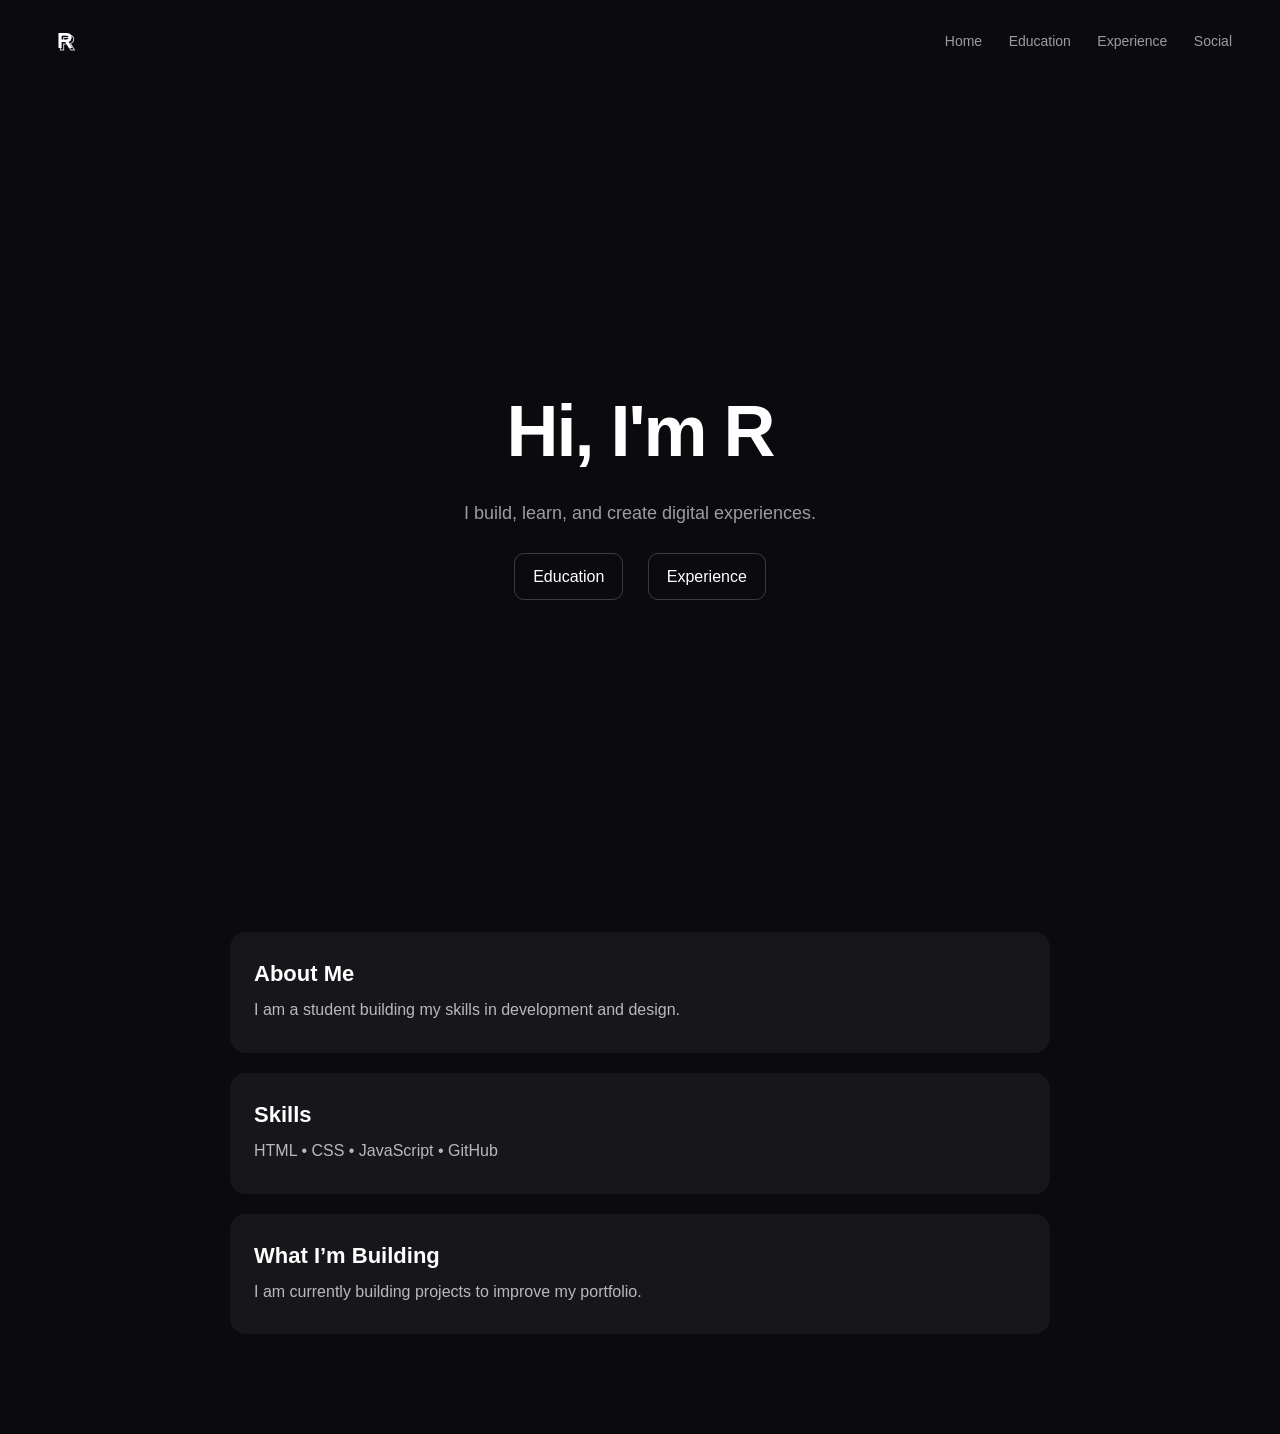
==== index.html @ 588baf25 "Add files via upload" ====
<!DOCTYPE html>
<html lang="en">
<head>
    <meta charset="UTF-8">
    <meta name="viewport" content="width=device-width, initial-scale=1.0">
    <title>R | Portfolio</title>

    <link rel="stylesheet" href="css/style.css">
</head>
<body>

    <header class="navbar">
        <div class="logo">
    <span class="r1">R</span>
    <span class="r2">R</span>
</div>

        <nav>
            <a href="index.html">Home</a>
            <a href="education.html">Education</a>
            <a href="experience.html">Experience</a>
            <a href="social.html">Social</a>
        </nav>
    </header>

    <section class="hero">
    <div class="hero-content">
        <h1>Hi, I'm R</h1>
        <p>I build, learn, and create digital experiences.</p>

        <div class="hero-buttons">
            <a href="education.html">Education</a>
            <a href="experience.html">Experience</a>
        </div>
    </div>
</section>
</section>

<section class="page">

   <div class="container">

        <div class="card">
            <h2>About Me</h2>
            <p>I am a student building my skills in development and design.</p>
        </div>

        <div class="card">
            <h2>Skills</h2>
            <p>HTML • CSS • JavaScript • GitHub</p>
        </div>

        <div class="card">
            <h2>What I’m Building</h2>
            <p>I am currently building projects to improve my portfolio.</p>
        </div>

    </div>

</section>

    <script src="js/script.js"></script>

</body>
</html>
---- css/style.css ----
* {
    margin: 0;
    padding: 0;
    box-sizing: border-box;
}
body {
    font-family: -apple-system, BlinkMacSystemFont, "Segoe UI", Roboto, Arial;
    background: #0b0b0f;
    color: white;
    line-height: 1.6;
}

/* NAVBAR */
.navbar {
    display: flex;
    justify-content: space-between;
    padding: 24px 48px;
    align-items: center;
    position: sticky;
    top: 0;
    background: rgba(11, 11, 15, 0.8);
    backdrop-filter: blur(10px);
}

.logo {
    position: relative;
    font-size: 22px;
    font-weight: 700;
    width: 34px;
    height: 34px;
    display: flex;
    align-items: center;
    justify-content: center;
}

/* first R */
.r1 {
    position: absolute;
    color: white;
    font-weight: 700;
}

/* second R (offset outline effect) */
.r2 {
    position: absolute;
    color: transparent;
    -webkit-text-stroke: 1px white;
    transform: translate(2px, 2px);
    opacity: 0.8;
}

nav a {
    color: white;
    margin-left: 22px;
    text-decoration: none;
    opacity: 0.6;
    transition: 0.3s;
    font-size: 14px;
}

nav a:hover {
    opacity: 1;
    transform: translateY(-1px);
}

/* HERO */
.hero {
    height: 85vh;
    display: flex;
    flex-direction: column;
    justify-content: center;
    align-items: center;
    text-align: center;
    padding: 0 20px;
}

.hero h1 {
    font-size: 70px;
    margin: 0;
    letter-spacing: -2px;
}

.hero p {
    font-size: 18px;
    opacity: 0.6;
    margin-top: 10px;
}
.page {
    padding: 80px 40px;
    max-width: 900px;
    margin: auto;
}

.page h1 {
    font-size: 48px;
    margin-bottom: 40px;
}

.card {
    background: rgba(255, 255, 255, 0.05);
    padding: 24px;
    border-radius: 16px;
    margin-bottom: 20px;
    transition: 0.3s;
}

.card:hover {
    transform: translateY(-4px);
    background: rgba(255, 255, 255, 0.08);
}

.card h2 {
    margin: 0;
}

.card p {
    opacity: 0.7;
}

.card a {
    color: #4da3ff;
    text-decoration: none;
}
.card p {
    margin: 6px 0;
}

.card h2 {
    font-size: 22px;
}

.card a {
    display: inline-block;
    margin-top: 10px;
    padding: 8px 14px;
    border: 1px solid rgba(255,255,255,0.2);
    border-radius: 10px;
    transition: 0.3s;
}

.card a:hover {
    background: white;
    color: black;
}

.hero {
    padding: 0 20px;
}
.page {
    padding-top: 40px;
}
html {
    scroll-behavior: smooth;
}
.card {
    animation: fadeIn 0.6s ease-in-out;
}

@keyframes fadeIn {
    from {
        opacity: 0;
        transform: translateY(10px);
    }
    to {
        opacity: 1;
        transform: translateY(0);
    }
}

.hero {
    height: 90vh;
    display: flex;
    justify-content: center;
    align-items: center;
    text-align: center;
}

.hero-content h1 {
    font-size: 72px;
    letter-spacing: -2px;
}

.hero-content p {
    font-size: 18px;
    opacity: 0.6;
    margin-top: 10px;
}

.hero-buttons {
    margin-top: 25px;
}

.hero-buttons a {
    display: inline-block;
    margin: 0 10px;
    padding: 10px 18px;
    border-radius: 10px;
    text-decoration: none;
    color: white;
    border: 1px solid rgba(255,255,255,0.2);
    transition: 0.3s;
}

.hero-buttons a:hover {
    background: white;
    color: black;
}
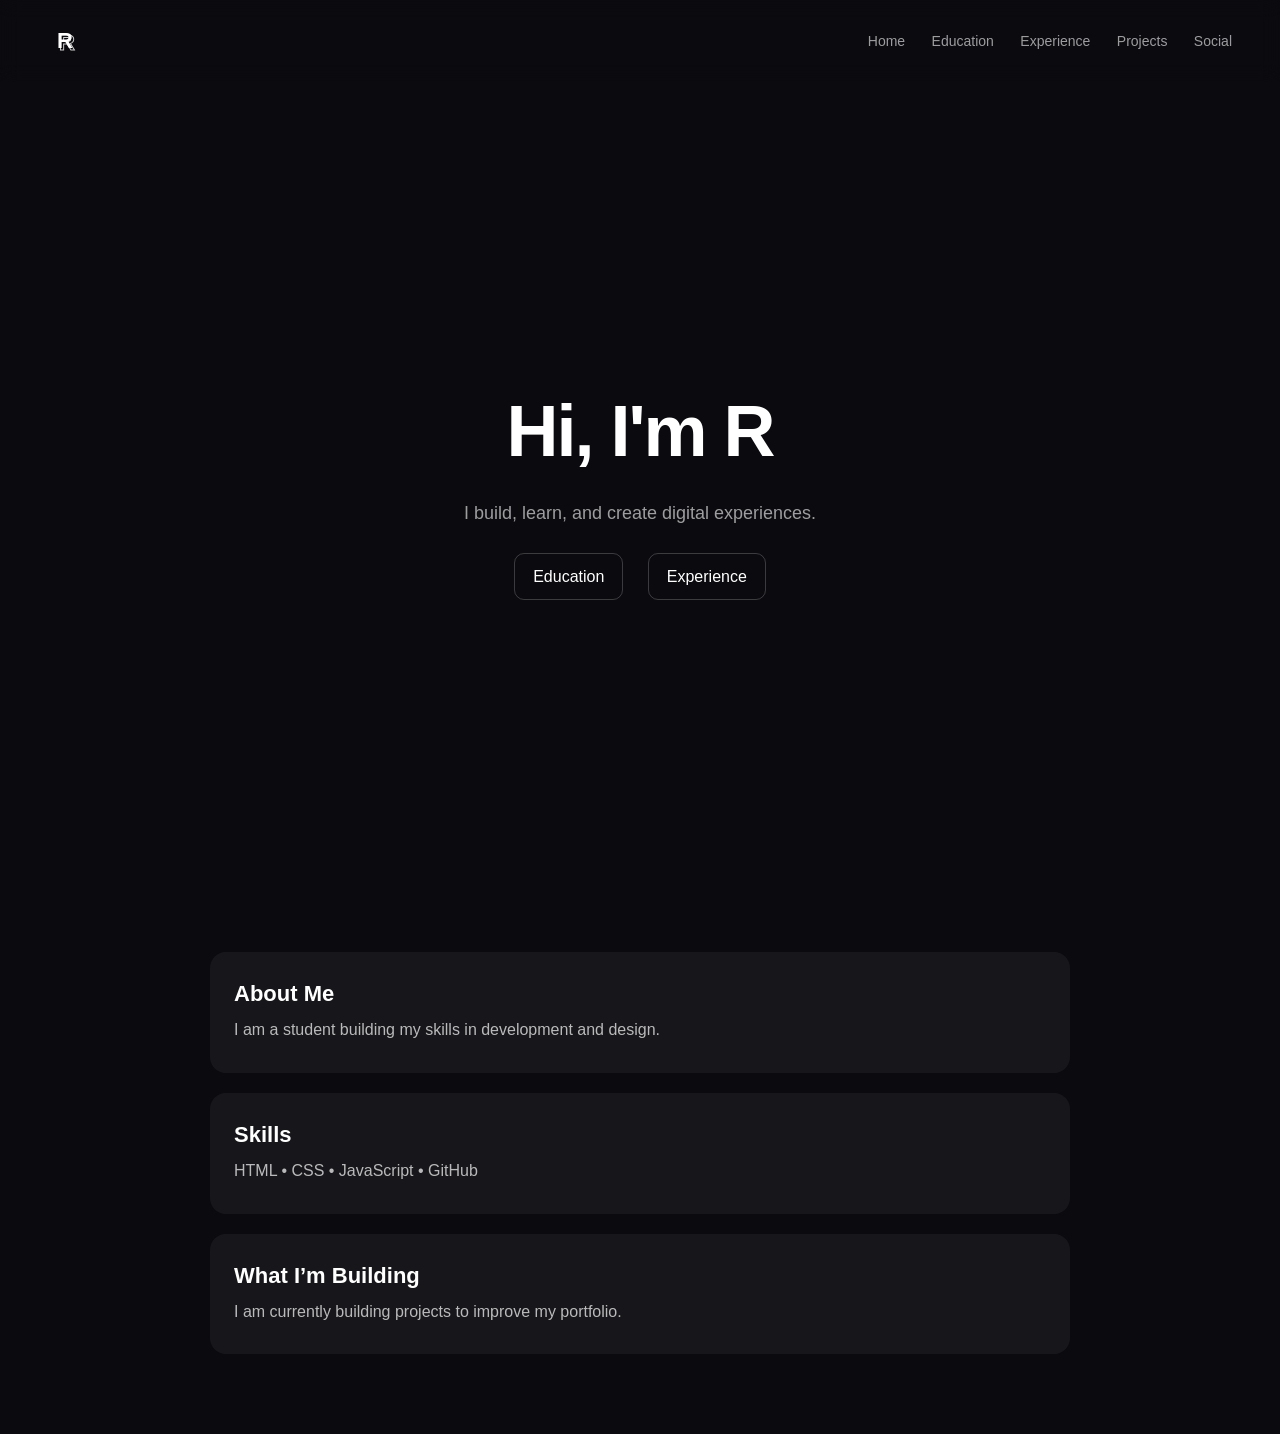
==== commit 44b9d0d3: "Add files via upload" ====
--- a/index.html
+++ b/index.html
@@ -16,11 +16,12 @@
 </div>
 
         <nav>
-            <a href="index.html">Home</a>
-            <a href="education.html">Education</a>
-            <a href="experience.html">Experience</a>
-            <a href="social.html">Social</a>
-        </nav>
+    <a href="index.html">Home</a>
+    <a href="education.html">Education</a>
+    <a href="experience.html">Experience</a>
+    <a href="projects.html">Projects</a>
+    <a href="social.html">Social</a>
+</nav>
     </header>
 
     <section class="hero">
--- a/css/style.css
+++ b/css/style.css
@@ -204,4 +204,12 @@
 .hero-buttons a:hover {
     background: white;
     color: black;
+}
+.container {
+    max-width: 1000px;
+    margin: 0 auto;
+    padding: 0 20px;
+}
+.page {
+    padding: 60px 0;
 }
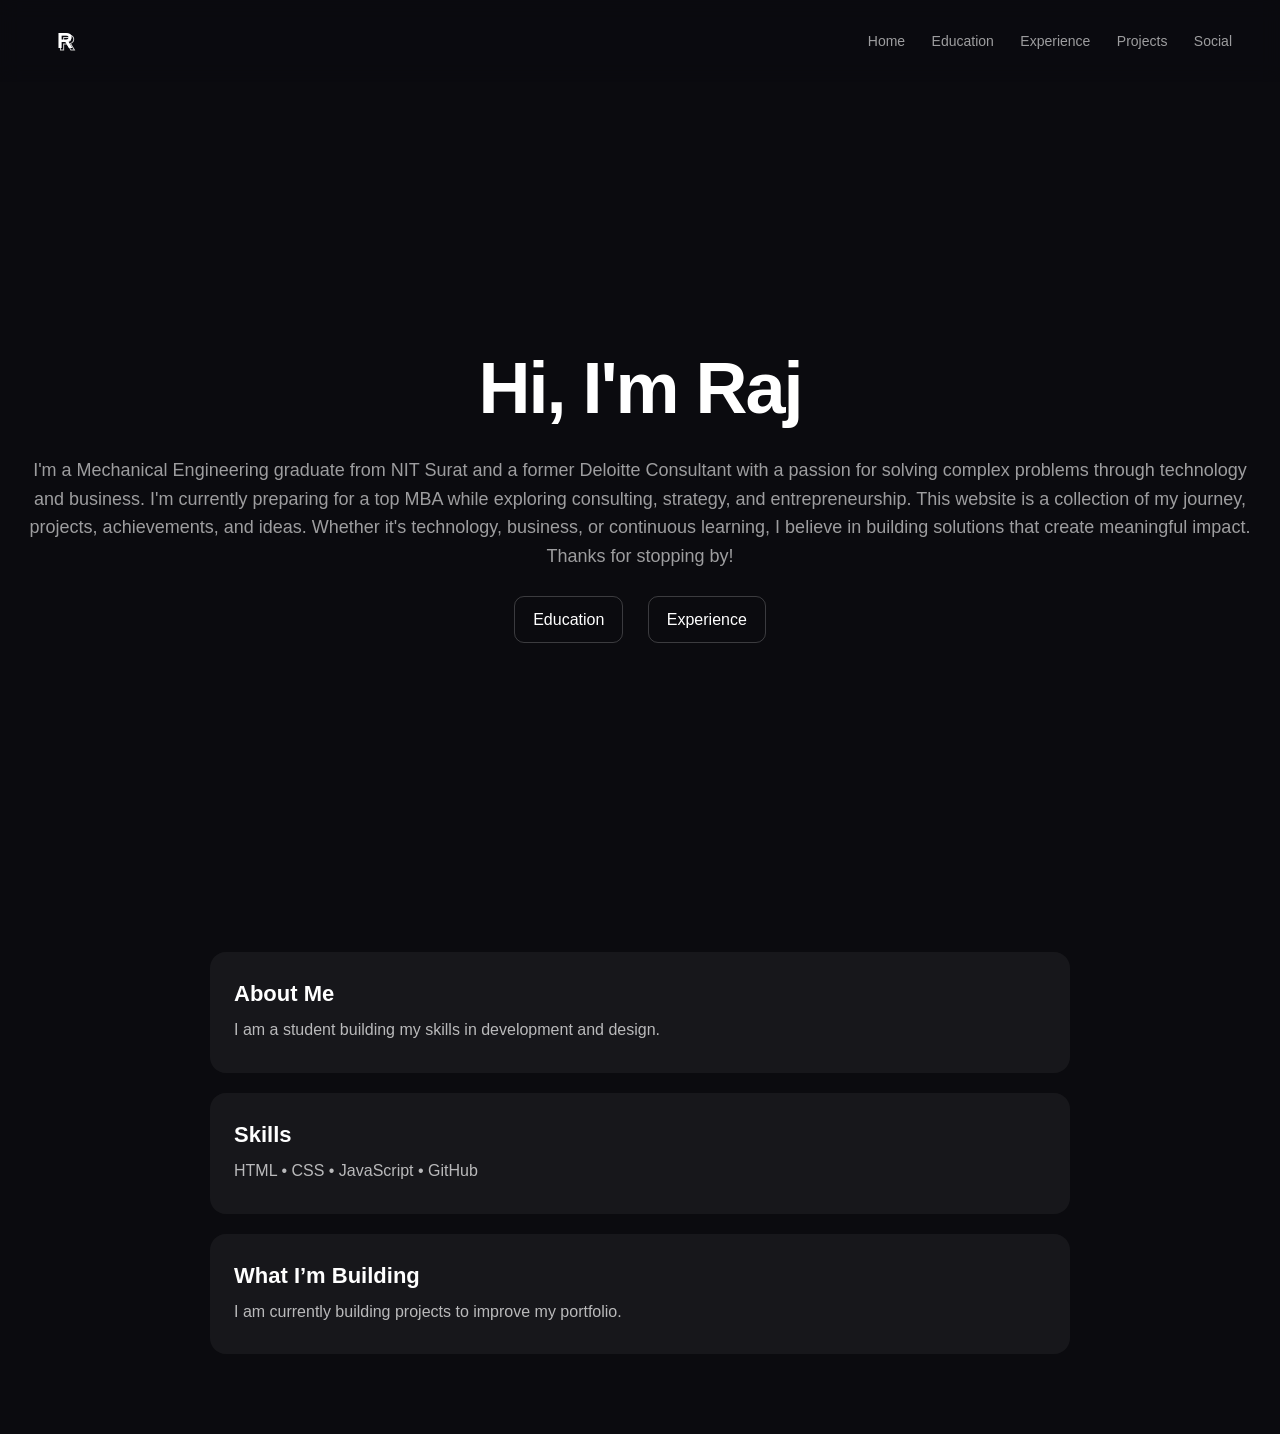
==== commit 55a25765: "Add files via upload" ====
--- a/index.html
+++ b/index.html
@@ -26,15 +26,17 @@
 
     <section class="hero">
     <div class="hero-content">
-        <h1>Hi, I'm R</h1>
-        <p>I build, learn, and create digital experiences.</p>
+        <h1>Hi, I'm Raj</h1>
+        <p>I'm a Mechanical Engineering graduate from NIT Surat and a former Deloitte Consultant with a passion for solving complex problems through technology and business. I'm currently preparing for a top MBA while exploring consulting, strategy, and entrepreneurship.
+
+This website is a collection of my journey, projects, achievements, and ideas. Whether it's technology, business, or continuous learning, I believe in building solutions that create meaningful impact. Thanks for stopping by!</p>
 
         <div class="hero-buttons">
             <a href="education.html">Education</a>
             <a href="experience.html">Experience</a>
         </div>
     </div>
-</section>
+
 </section>
 
 <section class="page">
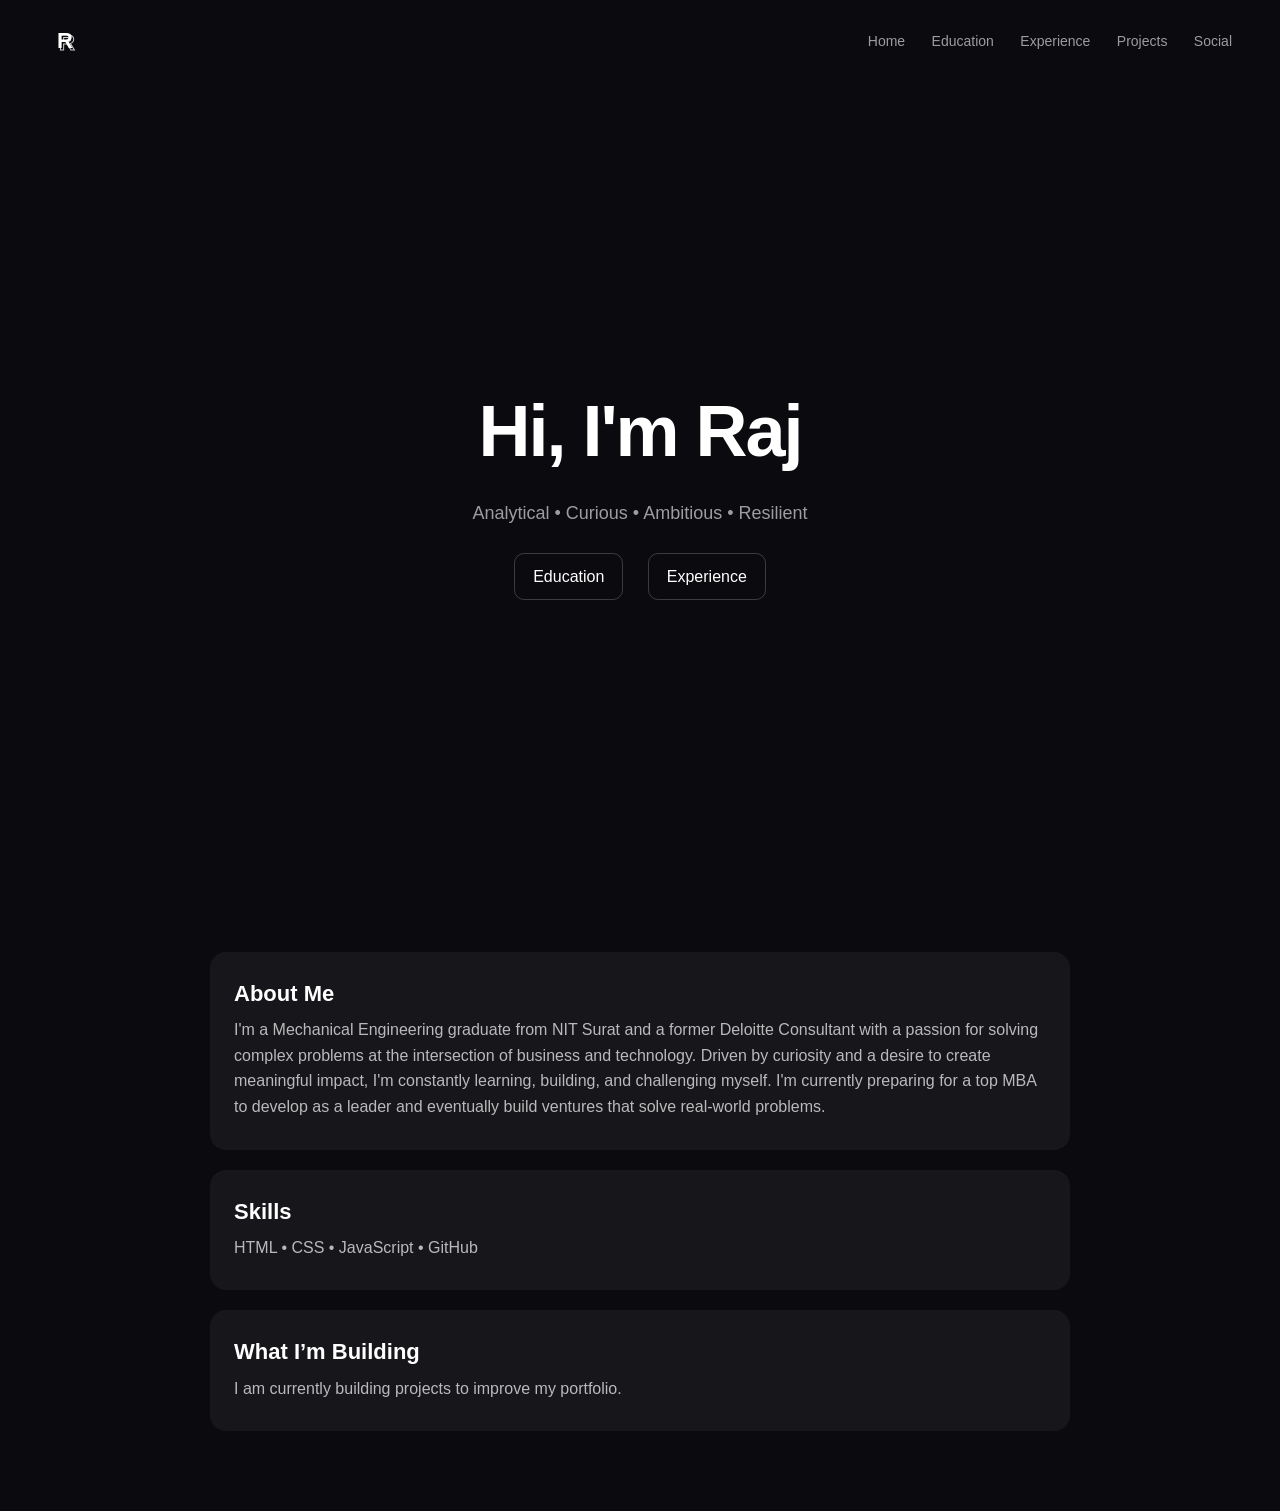
==== commit 93552d5d: "Add files via upload" ====
--- a/index.html
+++ b/index.html
@@ -27,9 +27,7 @@
     <section class="hero">
     <div class="hero-content">
         <h1>Hi, I'm Raj</h1>
-        <p>I'm a Mechanical Engineering graduate from NIT Surat and a former Deloitte Consultant with a passion for solving complex problems through technology and business. I'm currently preparing for a top MBA while exploring consulting, strategy, and entrepreneurship.
-
-This website is a collection of my journey, projects, achievements, and ideas. Whether it's technology, business, or continuous learning, I believe in building solutions that create meaningful impact. Thanks for stopping by!</p>
+        <p>Analytical • Curious • Ambitious • Resilient</p>
 
         <div class="hero-buttons">
             <a href="education.html">Education</a>
@@ -45,7 +43,7 @@
 
         <div class="card">
             <h2>About Me</h2>
-            <p>I am a student building my skills in development and design.</p>
+            <p>I'm a Mechanical Engineering graduate from NIT Surat and a former Deloitte Consultant with a passion for solving complex problems at the intersection of business and technology. Driven by curiosity and a desire to create meaningful impact, I'm constantly learning, building, and challenging myself. I'm currently preparing for a top MBA to develop as a leader and eventually build ventures that solve real-world problems.</p>
         </div>
 
         <div class="card">
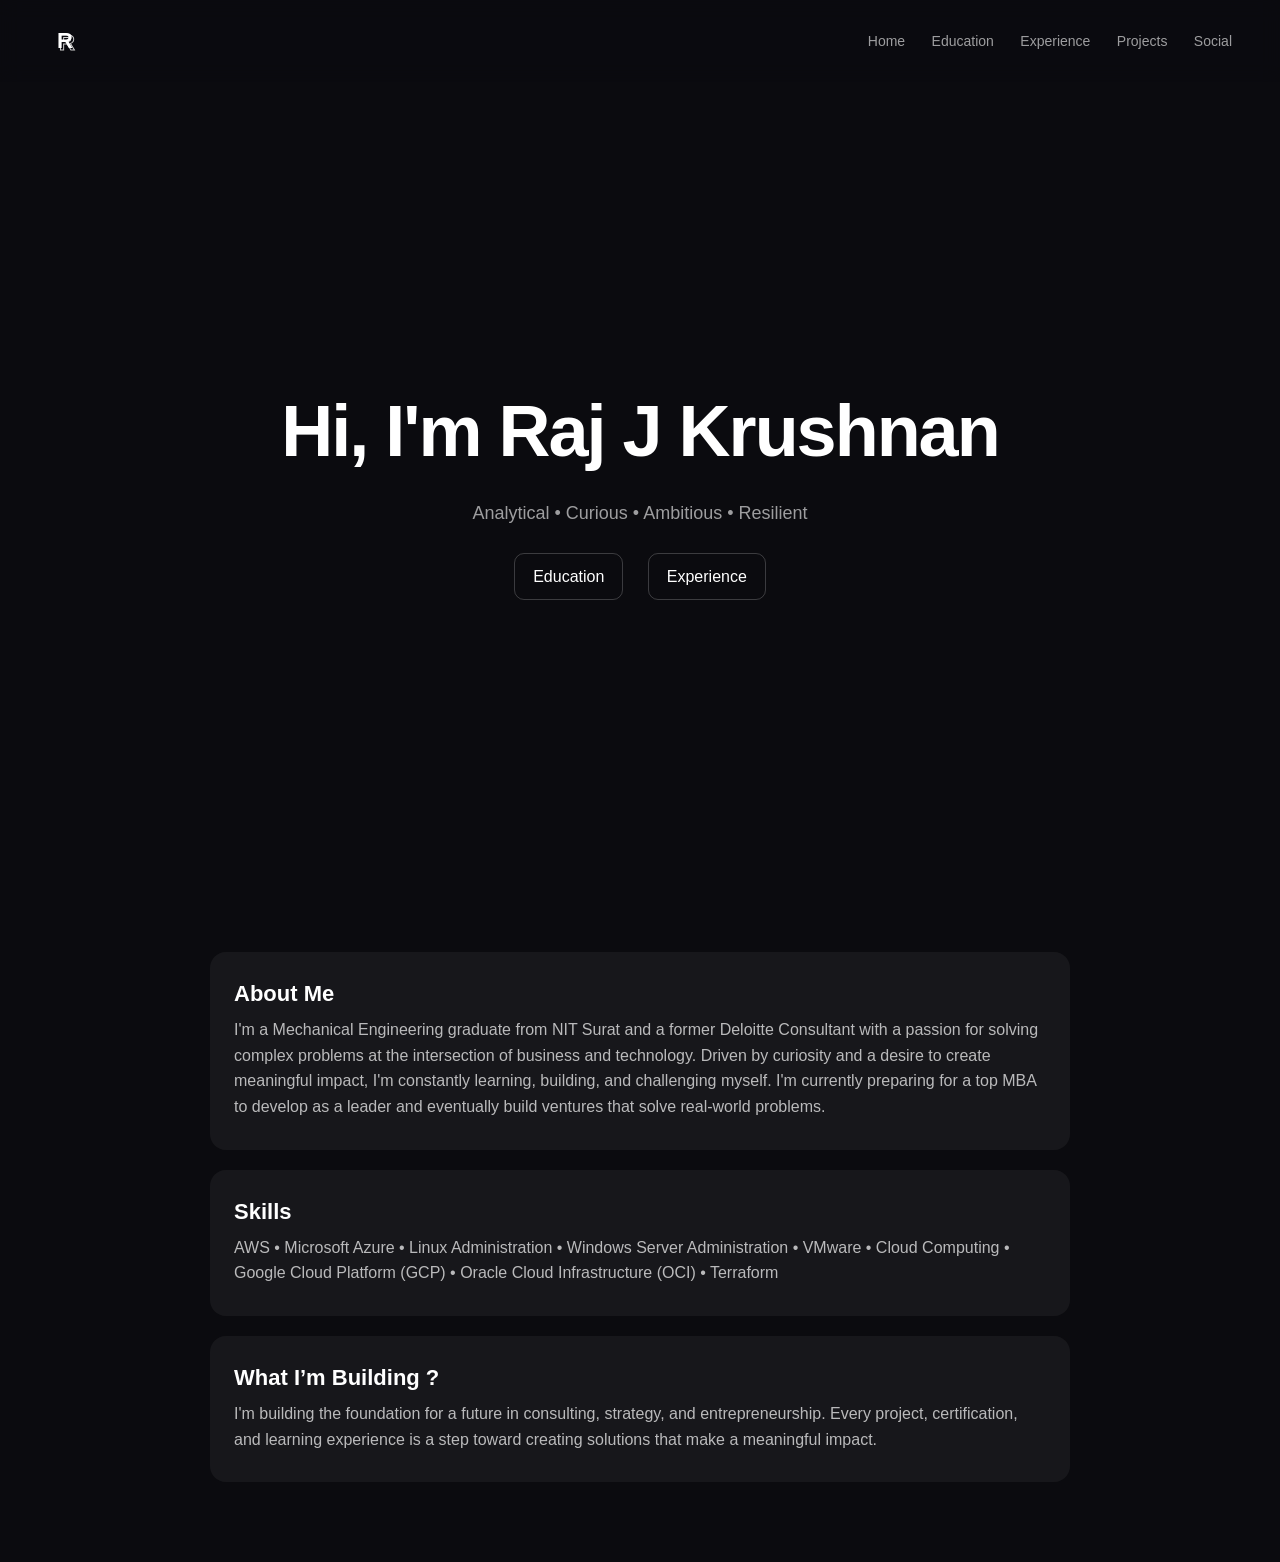
==== commit 55540de0: "Add files via upload" ====
--- a/index.html
+++ b/index.html
@@ -26,7 +26,9 @@
 
     <section class="hero">
     <div class="hero-content">
-        <h1>Hi, I'm Raj</h1>
+        <h1>  Hi, I'm 
+            Raj J Krushnan
+        </h1>
         <p>Analytical • Curious • Ambitious • Resilient</p>
 
         <div class="hero-buttons">
@@ -42,18 +44,18 @@
    <div class="container">
 
         <div class="card">
-            <h2>About Me</h2>
+            <h2>About Me </h2>
             <p>I'm a Mechanical Engineering graduate from NIT Surat and a former Deloitte Consultant with a passion for solving complex problems at the intersection of business and technology. Driven by curiosity and a desire to create meaningful impact, I'm constantly learning, building, and challenging myself. I'm currently preparing for a top MBA to develop as a leader and eventually build ventures that solve real-world problems.</p>
         </div>
 
         <div class="card">
-            <h2>Skills</h2>
-            <p>HTML • CSS • JavaScript • GitHub</p>
+            <h2>Skills </h2>
+            <p>AWS • Microsoft Azure • Linux Administration • Windows Server Administration • VMware • Cloud Computing • Google Cloud Platform (GCP) • Oracle Cloud Infrastructure (OCI) • Terraform</p>
         </div>
 
         <div class="card">
-            <h2>What I’m Building</h2>
-            <p>I am currently building projects to improve my portfolio.</p>
+            <h2>What I’m Building ? </h2>
+            <p>I'm building the foundation for a future in consulting, strategy, and entrepreneurship. Every project, certification, and learning experience is a step toward creating solutions that make a meaningful impact.</p>
         </div>
 
     </div>
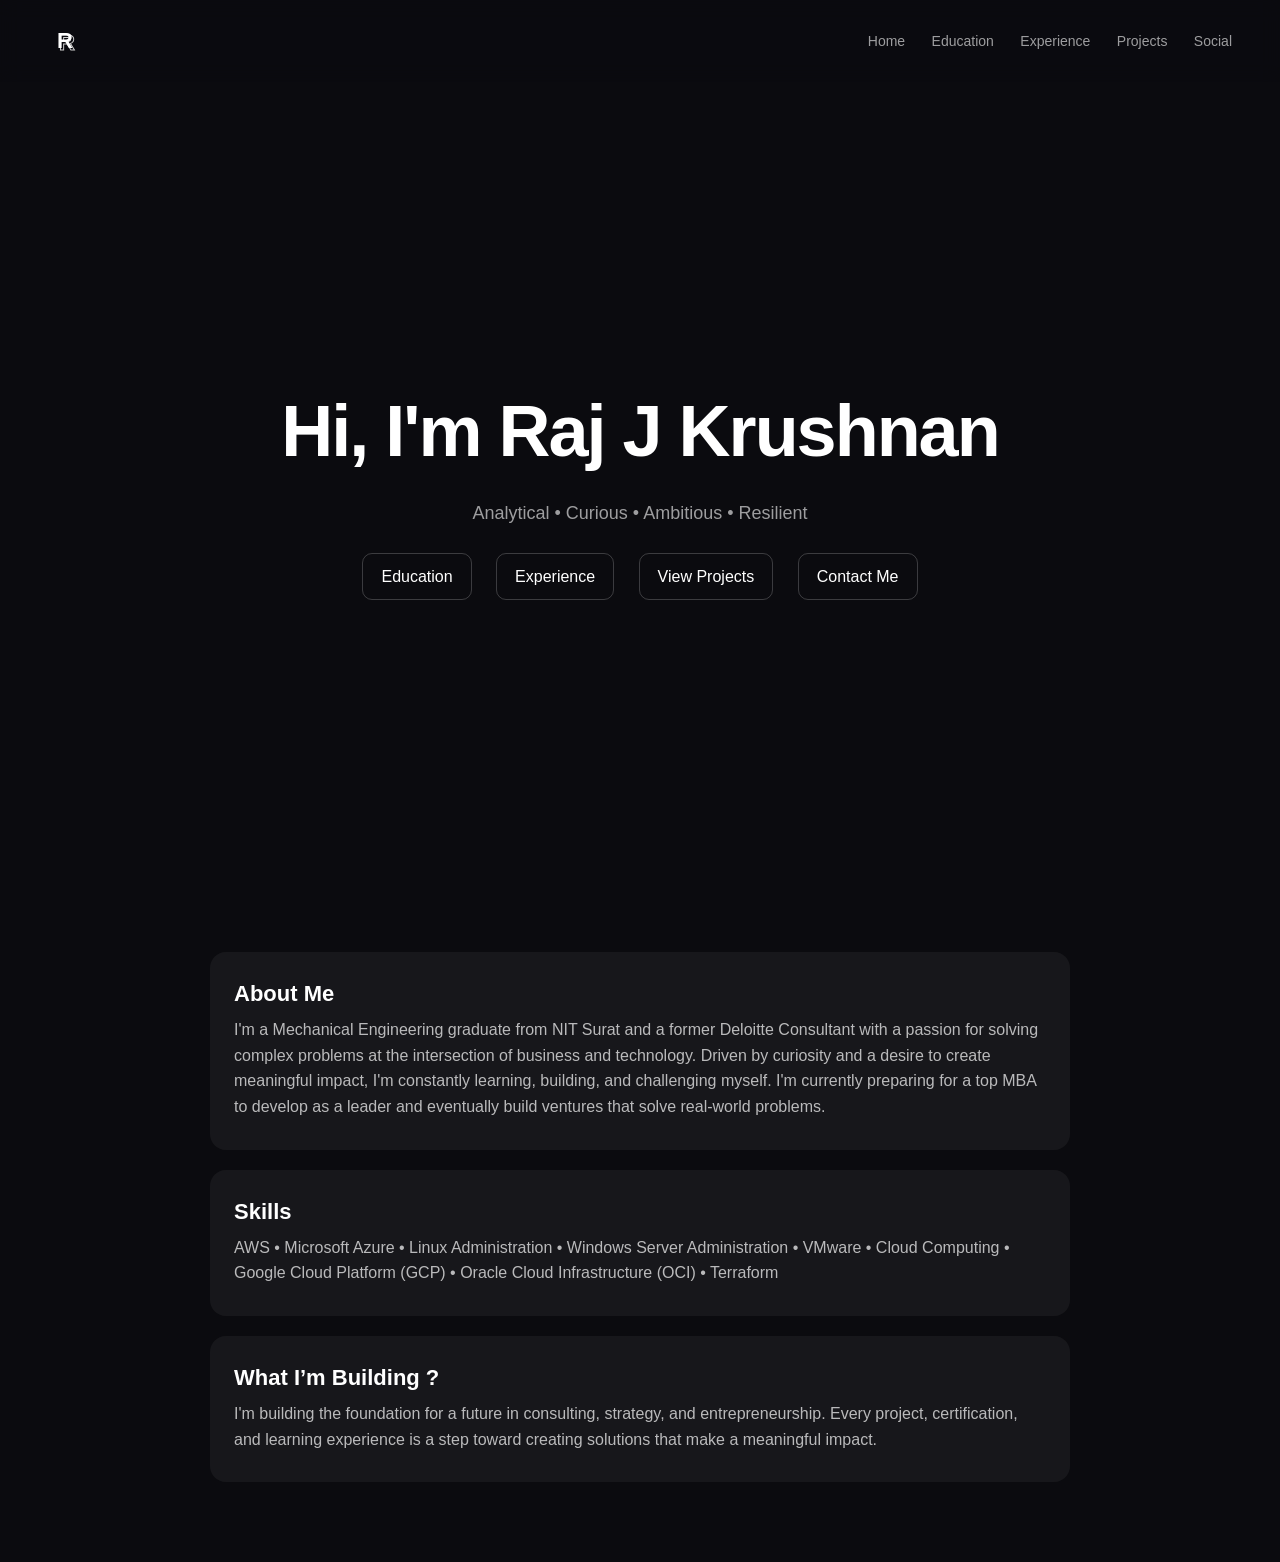
==== commit 3373288e: "Add files via upload" ====
--- a/index.html
+++ b/index.html
@@ -34,6 +34,8 @@
         <div class="hero-buttons">
             <a href="education.html">Education</a>
             <a href="experience.html">Experience</a>
+            <a href="projects.html">View Projects</a>
+            <a href="social.html">Contact Me</a>
         </div>
     </div>
 
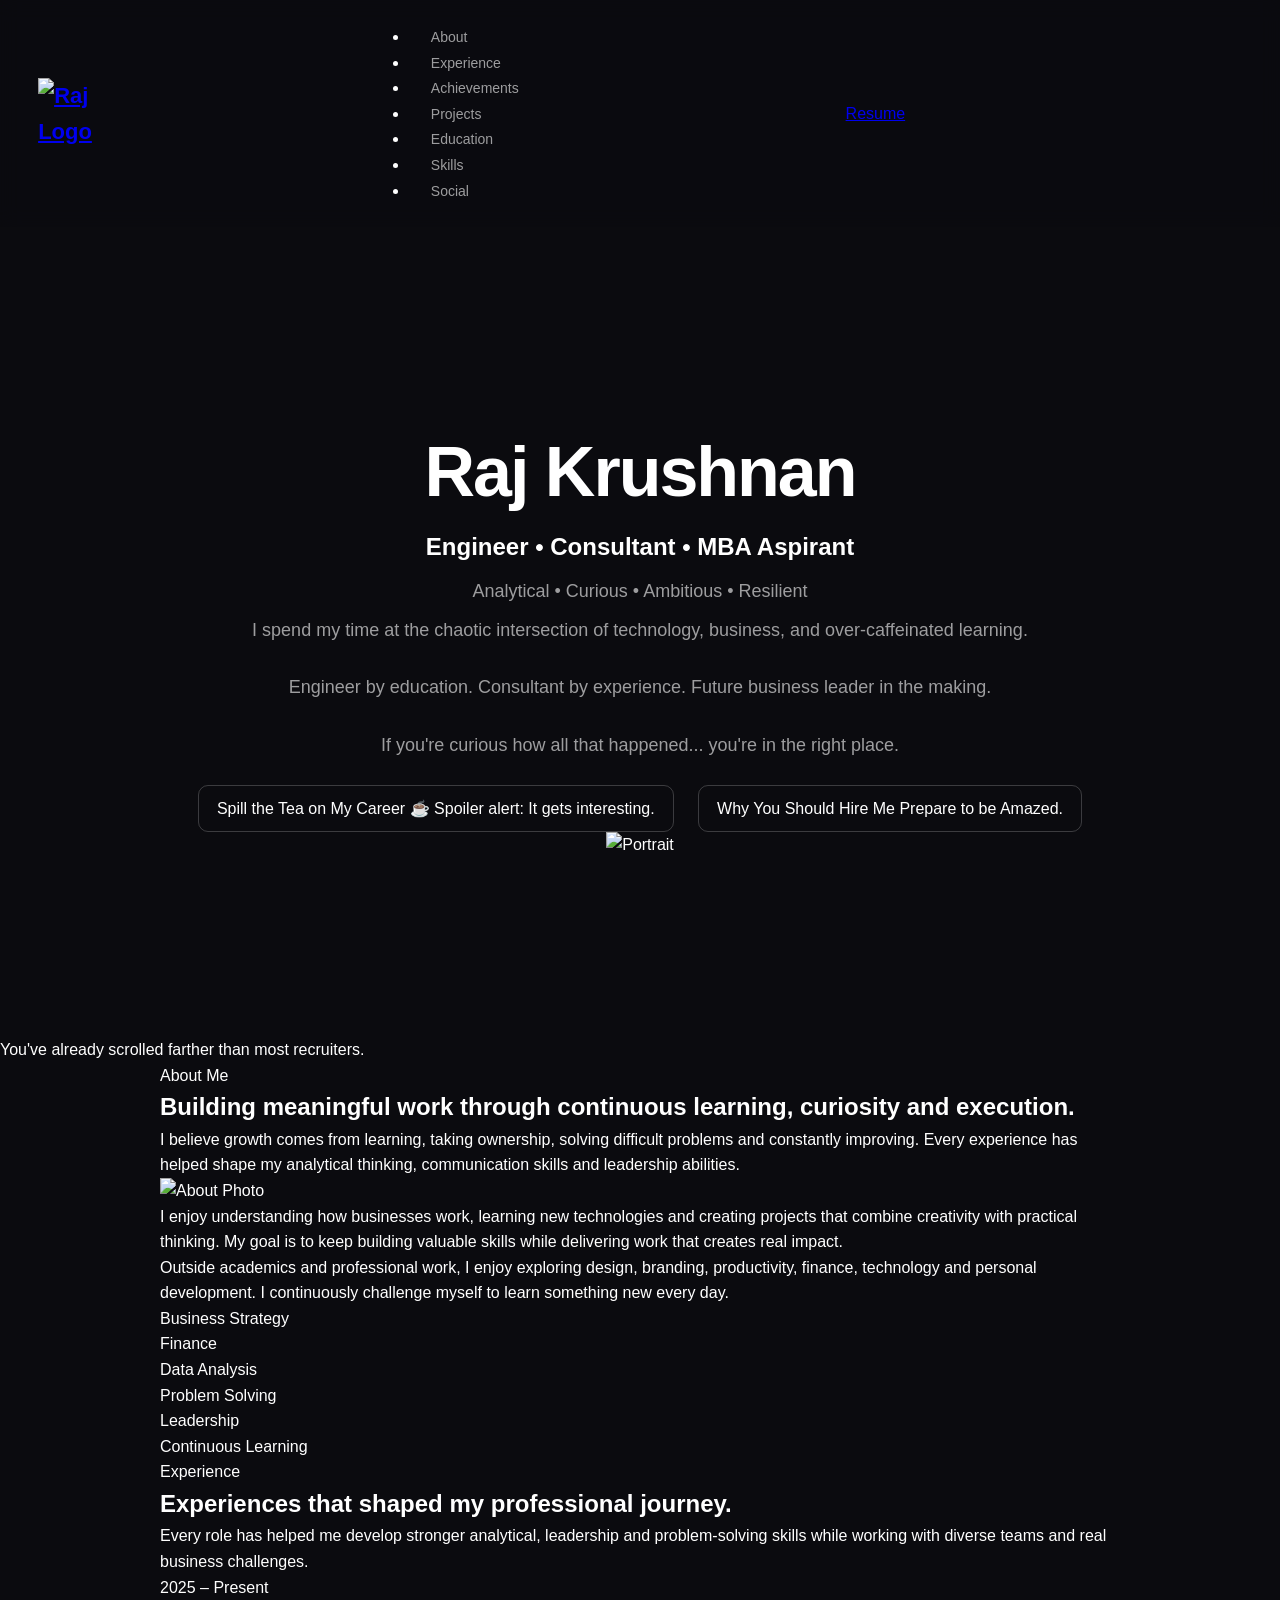
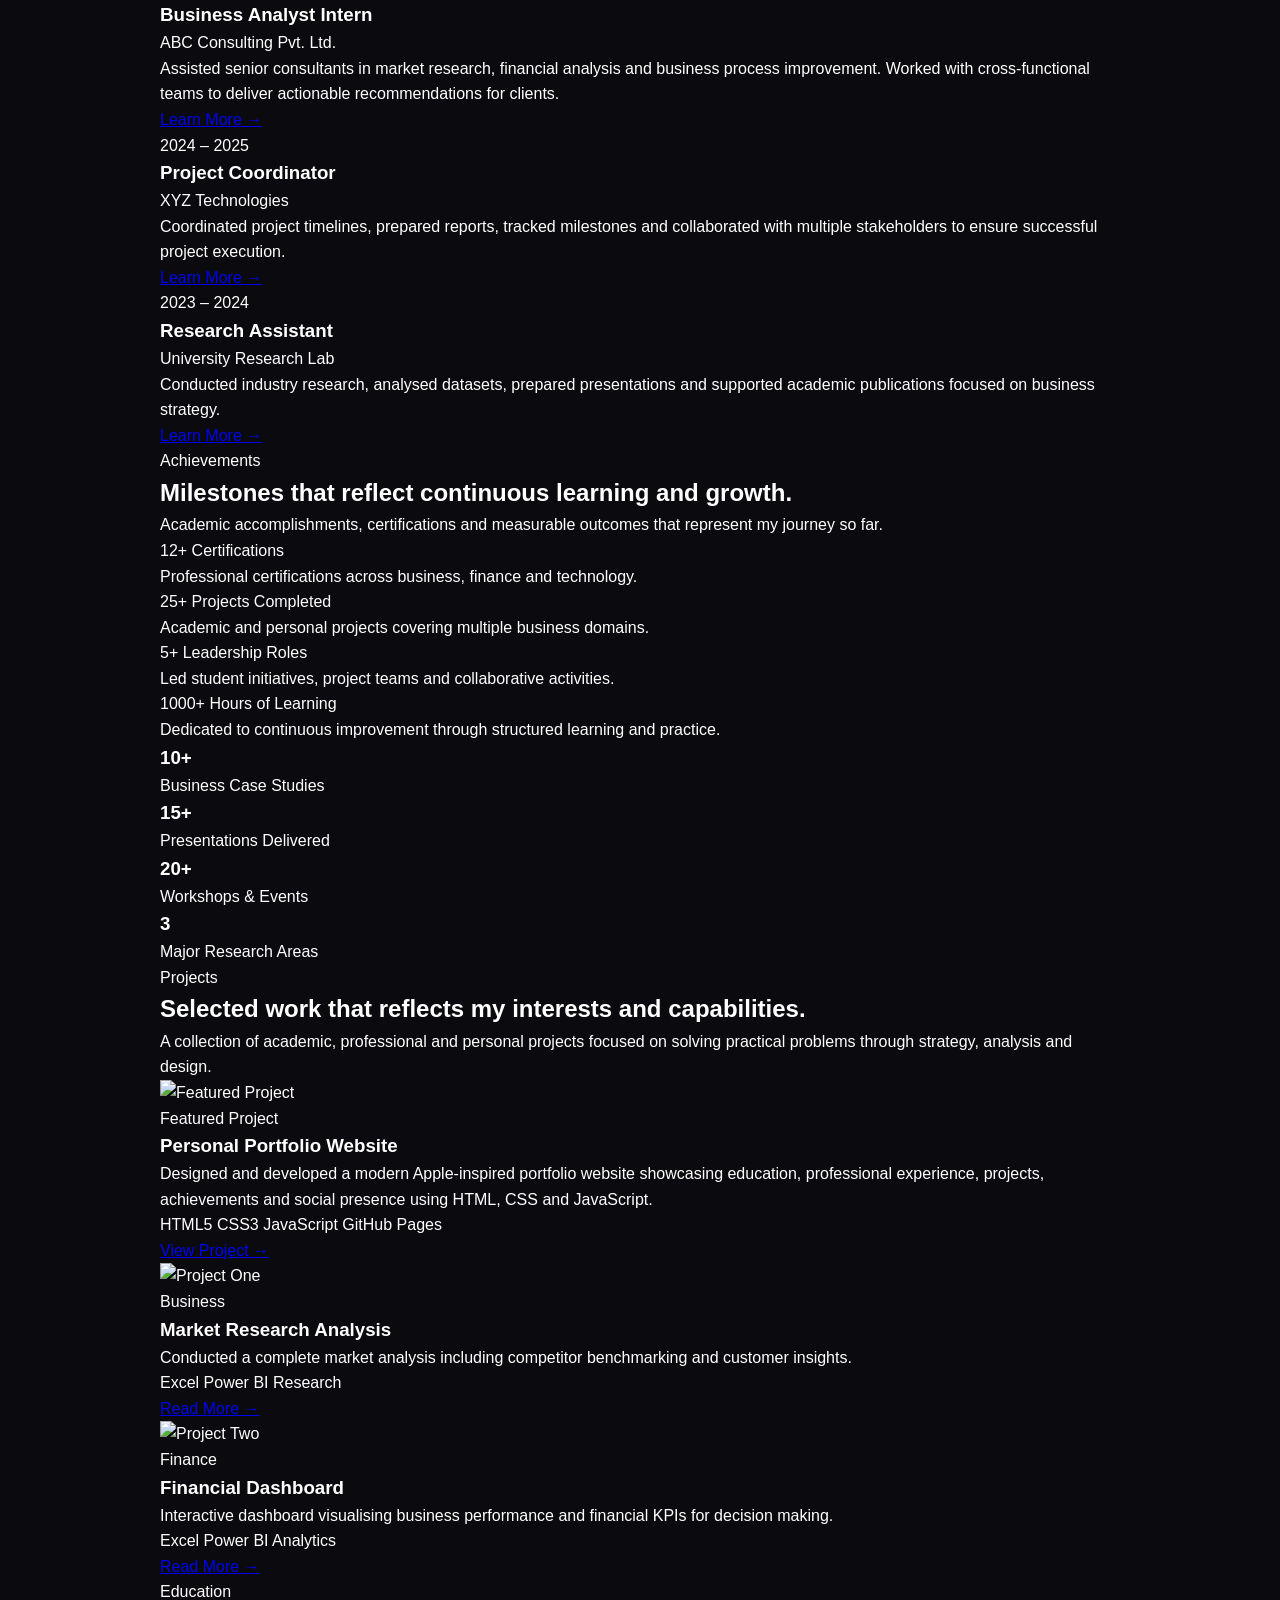
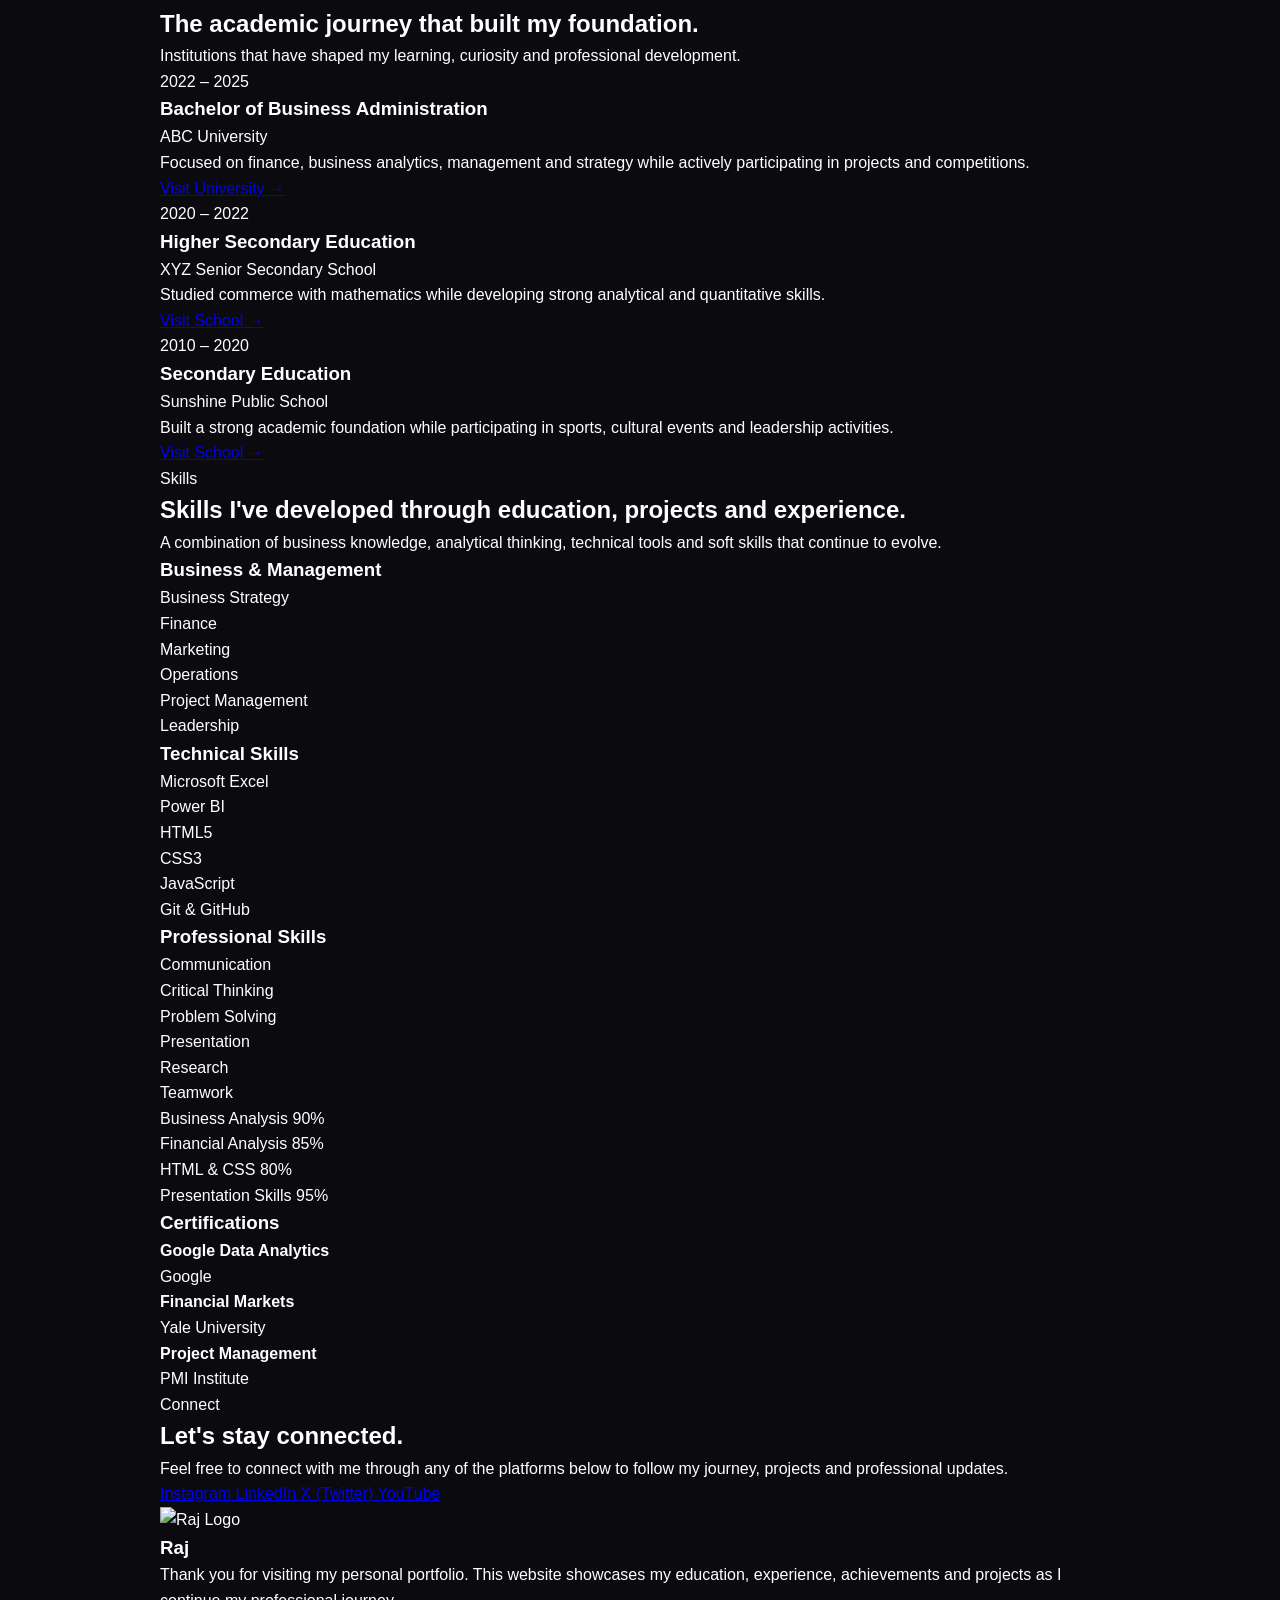
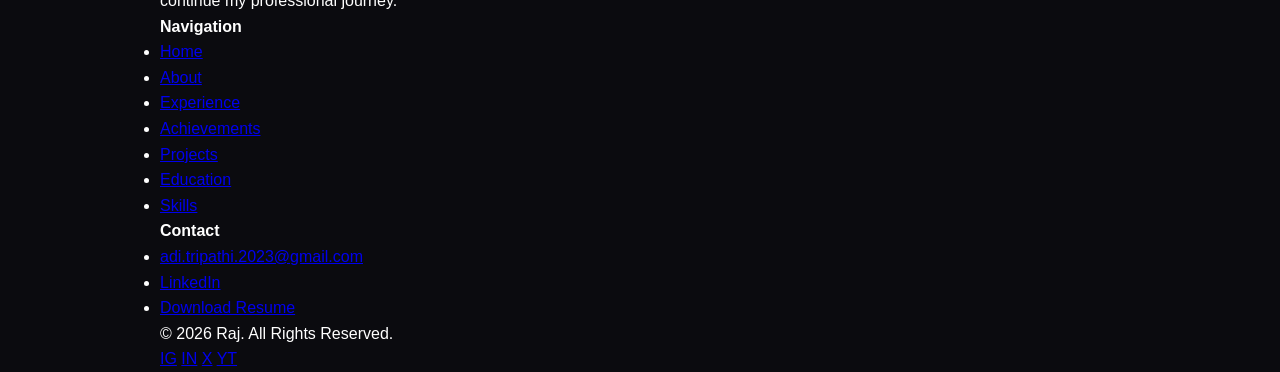
==== commit c75a7d74: "Add files via upload" ====
--- a/index.html
+++ b/index.html
@@ -1,70 +1,1248 @@
 <!DOCTYPE html>
 <html lang="en">
+
 <head>
+
     <meta charset="UTF-8">
     <meta name="viewport" content="width=device-width, initial-scale=1.0">
-    <title>R | Portfolio</title>
+
+    <title>R | Personal Portfolio</title>
+
+    <meta name="description"
+        content="Personal portfolio showcasing experience, education, achievements, projects and social profiles.">
+
+    <meta name="keywords"
+        content="Portfolio, Resume, Projects, Experience, Education, Personal Website">
+
+    <meta name="author" content="Raj Krushnan">
+
+    <link rel="icon" href="assets/logo/logo.png">
 
     <link rel="stylesheet" href="css/style.css">
+
 </head>
+
 <body>
 
+    <!-- ==========================
+         NAVIGATION
+    =========================== -->
+
     <header class="navbar">
+
         <div class="logo">
-    <span class="r1">R</span>
-    <span class="r2">R</span>
-</div>
+
+            <a href="#hero">
+
+                <img src="assets/logo/logo.png" alt="Raj Logo">
+
+            </a>
+
+        </div>
 
         <nav>
-    <a href="index.html">Home</a>
-    <a href="education.html">Education</a>
-    <a href="experience.html">Experience</a>
-    <a href="projects.html">Projects</a>
-    <a href="social.html">Social</a>
-</nav>
+
+            <ul>
+
+                <li><a href="#about">About</a></li>
+
+                <li><a href="#experience">Experience</a></li>
+
+                <li><a href="#achievements">Achievements</a></li>
+
+                <li><a href="#projects">Projects</a></li>
+
+                <li><a href="#education">Education</a></li>
+
+                <li><a href="#skills">Skills</a></li>
+
+                <li><a href="#social">Social</a></li>
+
+            </ul>
+
+        </nav>
+
+        <a href="resume.pdf"
+            target="_blank"
+            download
+            class="resume-btn">
+
+            Resume
+
+        </a>
+
+        <div class="menu-toggle">
+
+            <span></span>
+            <span></span>
+            <span></span>
+
+        </div>
+
     </header>
 
-    <section class="hero">
-    <div class="hero-content">
-        <h1>  Hi, I'm 
-            Raj J Krushnan
-        </h1>
-        <p>Analytical • Curious • Ambitious • Resilient</p>
-
-        <div class="hero-buttons">
-            <a href="education.html">Education</a>
-            <a href="experience.html">Experience</a>
-            <a href="projects.html">View Projects</a>
-            <a href="social.html">Contact Me</a>
+    <!-- ==========================
+         HERO
+    =========================== -->
+
+    <section
+        class="hero"
+        id="hero">
+
+        <div class="hero-left fade-up">
+
+            <p class="intro">
+
+               
+
+            </p>
+
+            <h1>
+
+                
+                <strong>Raj Krushnan</strong>
+
+            </h1>
+
+            <h2>
+
+                Engineer • Consultant • MBA Aspirant
+
+            </h2>
+
+            <p class="hero-traits">
+                Analytical • Curious • Ambitious • Resilient
+            </p>
+
+            <p class="hero-description">
+                    I spend my time at the chaotic intersection of technology,
+                    business, and over-caffeinated learning.
+
+                <br><br>
+
+                    Engineer by education. Consultant by experience.
+                    Future business leader in the making.
+
+                <br><br>
+
+                    If you're curious how all that happened...
+                    you're in the right place.
+
+            </p>
+
+            <div class="hero-buttons">
+
+                <a href="#about" class="primary-btn tea-btn">
+
+            <span class="default-text">
+              Spill the Tea on My Career ☕
+            </span>
+
+            <span class="hover-text">
+                Spoiler alert: It gets interesting.
+            </span>
+
+</a>
+                <a href="Open_This_To_Hire_Raj.pdf"
+                    target="_blank"
+                    download
+                    class="secondary-btn hire-btn">
+
+                    <span class="default-text">
+                        Why You Should Hire Me
+                    </span>
+
+                    <span class="hover-text">
+                        Prepare to be Amazed.
+                    </span>
+
+                </a>
+
+            </div>
+
         </div>
+
+        <div class="hero-right fade-up">
+
+            <img
+                src="assets/images/hero.jpg"
+                alt="Portrait">
+
+        </div>
+
+    </section>
+
+    <!-- ==========================
+         SCROLL INDICATOR
+    =========================== -->
+
+    <div class="scroll-indicator">
+
+        <span>
+            You've already scrolled farther than most recruiters.
+        </span>
+
+        <div class="scroll-mouse">
+
+            <div class="scroll-wheel"></div>
+
+        </div>
+
     </div>
 
-</section>
-
-<section class="page">
-
-   <div class="container">
-
-        <div class="card">
-            <h2>About Me </h2>
-            <p>I'm a Mechanical Engineering graduate from NIT Surat and a former Deloitte Consultant with a passion for solving complex problems at the intersection of business and technology. Driven by curiosity and a desire to create meaningful impact, I'm constantly learning, building, and challenging myself. I'm currently preparing for a top MBA to develop as a leader and eventually build ventures that solve real-world problems.</p>
+    <!-- ==========================
+         ABOUT
+    =========================== -->
+
+    <section
+        class="about"
+        id="about">
+
+        <div class="container">
+
+            <div class="section-heading fade-up">
+
+                <span>About Me</span>
+
+                <h2>
+                    Building meaningful work through continuous learning,
+                    curiosity and execution.
+                </h2>
+
+                <p>
+                    I believe growth comes from learning, taking ownership,
+                    solving difficult problems and constantly improving.
+                    Every experience has helped shape my analytical thinking,
+                    communication skills and leadership abilities.
+                </p>
+
+            </div>
+
+            <div class="about-content">
+
+                <div class="about-image fade-left">
+
+                    <img
+                        src="assets/images/about.jpg"
+                        alt="About Photo">
+
+                </div>
+
+                <div class="about-text fade-right">
+
+                    <p>
+
+                        I enjoy understanding how businesses work,
+                        learning new technologies and creating projects
+                        that combine creativity with practical thinking.
+                        My goal is to keep building valuable skills while
+                        delivering work that creates real impact.
+
+                    </p>
+
+                    <p>
+
+                        Outside academics and professional work,
+                        I enjoy exploring design, branding, productivity,
+                        finance, technology and personal development.
+                        I continuously challenge myself to learn something
+                        new every day.
+
+                    </p>
+
+                    <div class="about-highlight">
+
+                        <div class="about-pill">
+                            Business Strategy
+                        </div>
+
+                        <div class="about-pill">
+                            Finance
+                        </div>
+
+                        <div class="about-pill">
+                            Data Analysis
+                        </div>
+
+                        <div class="about-pill">
+                            Problem Solving
+                        </div>
+
+                        <div class="about-pill">
+                            Leadership
+                        </div>
+
+                        <div class="about-pill">
+                            Continuous Learning
+                        </div>
+
+                    </div>
+
+                </div>
+
+            </div>
+
         </div>
 
-        <div class="card">
-            <h2>Skills </h2>
-            <p>AWS • Microsoft Azure • Linux Administration • Windows Server Administration • VMware • Cloud Computing • Google Cloud Platform (GCP) • Oracle Cloud Infrastructure (OCI) • Terraform</p>
+    </section>
+
+
+    <!-- ==========================
+         EXPERIENCE
+    =========================== -->
+
+    <section
+        class="experience"
+        id="experience">
+
+        <div class="container">
+
+            <div class="section-heading fade-up">
+
+                <span>Experience</span>
+
+                <h2>
+                    Experiences that shaped my professional journey.
+                </h2>
+
+                <p>
+                    Every role has helped me develop stronger analytical,
+                    leadership and problem-solving skills while working with
+                    diverse teams and real business challenges.
+                </p>
+
+            </div>
+
+            <div class="experience-grid">
+
+                <article class="experience-card fade-up">
+
+                    <span class="experience-year">
+                        2025 – Present
+                    </span>
+
+                    <h3 class="experience-role">
+                        Business Analyst Intern
+                    </h3>
+
+                    <p class="experience-company">
+                        ABC Consulting Pvt. Ltd.
+                    </p>
+
+                    <p class="experience-description">
+                        Assisted senior consultants in market research,
+                        financial analysis and business process improvement.
+                        Worked with cross-functional teams to deliver
+                        actionable recommendations for clients.
+                    </p>
+
+                    <div class="experience-footer">
+
+                        <a href="#"
+                            class="view-all-btn">
+
+                            Learn More →
+
+                        </a>
+
+                    </div>
+
+                </article>
+
+                <article class="experience-card fade-up">
+
+                    <span class="experience-year">
+                        2024 – 2025
+                    </span>
+
+                    <h3 class="experience-role">
+                        Project Coordinator
+                    </h3>
+
+                    <p class="experience-company">
+                        XYZ Technologies
+                    </p>
+
+                    <p class="experience-description">
+                        Coordinated project timelines, prepared reports,
+                        tracked milestones and collaborated with multiple
+                        stakeholders to ensure successful project execution.
+                    </p>
+
+                    <div class="experience-footer">
+
+                        <a href="#"
+                            class="view-all-btn">
+
+                            Learn More →
+
+                        </a>
+
+                    </div>
+
+                </article>
+
+                <article class="experience-card fade-up">
+
+                    <span class="experience-year">
+                        2023 – 2024
+                    </span>
+
+                    <h3 class="experience-role">
+                        Research Assistant
+                    </h3>
+
+                    <p class="experience-company">
+                        University Research Lab
+                    </p>
+
+                    <p class="experience-description">
+                        Conducted industry research, analysed datasets,
+                        prepared presentations and supported academic
+                        publications focused on business strategy.
+                    </p>
+
+                    <div class="experience-footer">
+
+                        <a href="#"
+                            class="view-all-btn">
+
+                            Learn More →
+
+                        </a>
+
+                    </div>
+
+                </article>
+
+            </div>
+
         </div>
 
-        <div class="card">
-            <h2>What I’m Building ? </h2>
-            <p>I'm building the foundation for a future in consulting, strategy, and entrepreneurship. Every project, certification, and learning experience is a step toward creating solutions that make a meaningful impact.</p>
+    </section>
+
+    <!-- ==========================
+         ACHIEVEMENTS
+    =========================== -->
+
+    <section
+        class="achievements"
+        id="achievements">
+
+        <div class="container">
+
+            <div class="section-heading fade-up">
+
+                <span>Achievements</span>
+
+                <h2>
+                    Milestones that reflect continuous learning and growth.
+                </h2>
+
+                <p>
+                    Academic accomplishments, certifications and measurable
+                    outcomes that represent my journey so far.
+                </p>
+
+            </div>
+
+            <div class="achievements-grid">
+
+                <article class="achievement-card fade-up">
+
+                    <span class="achievement-number">
+                        12+
+                    </span>
+
+                    <span class="achievement-label">
+                        Certifications
+                    </span>
+
+                    <p class="achievement-description">
+                        Professional certifications across business,
+                        finance and technology.
+                    </p>
+
+                </article>
+
+                <article class="achievement-card featured fade-up">
+
+                    <span class="achievement-number">
+                        25+
+                    </span>
+
+                    <span class="achievement-label">
+                        Projects Completed
+                    </span>
+
+                    <p class="achievement-description">
+                        Academic and personal projects covering multiple
+                        business domains.
+                    </p>
+
+                </article>
+
+                <article class="achievement-card fade-up">
+
+                    <span class="achievement-number">
+                        5+
+                    </span>
+
+                    <span class="achievement-label">
+                        Leadership Roles
+                    </span>
+
+                    <p class="achievement-description">
+                        Led student initiatives, project teams and
+                        collaborative activities.
+                    </p>
+
+                </article>
+
+                <article class="achievement-card fade-up">
+
+                    <span class="achievement-number">
+                        1000+
+                    </span>
+
+                    <span class="achievement-label">
+                        Hours of Learning
+                    </span>
+
+                    <p class="achievement-description">
+                        Dedicated to continuous improvement through
+                        structured learning and practice.
+                    </p>
+
+                </article>
+
+            </div>
+
+            <div class="stats-bar fade-up">
+
+                <div class="stat-item">
+
+                    <h3>10+</h3>
+
+                    <p>Business Case Studies</p>
+
+                </div>
+
+                <div class="stat-item">
+
+                    <h3>15+</h3>
+
+                    <p>Presentations Delivered</p>
+
+                </div>
+
+                <div class="stat-item">
+
+                    <h3>20+</h3>
+
+                    <p>Workshops & Events</p>
+
+                </div>
+
+                <div class="stat-item">
+
+                    <h3>3</h3>
+
+                    <p>Major Research Areas</p>
+
+                </div>
+
+            </div>
+
         </div>
 
-    </div>
-
-</section>
+    </section>
+
+
+    <!-- ==========================
+         PROJECTS
+    =========================== -->
+
+    <section
+        class="projects"
+        id="projects">
+
+        <div class="container">
+
+            <div class="section-heading fade-up">
+
+                <span>Projects</span>
+
+                <h2>
+                    Selected work that reflects my interests and capabilities.
+                </h2>
+
+                <p>
+                    A collection of academic, professional and personal
+                    projects focused on solving practical problems through
+                    strategy, analysis and design.
+                </p>
+
+            </div>
+
+            <article class="featured-project fade-up">
+
+                <div class="featured-project-image image-hover">
+
+                    <img
+                        src="assets/images/project.jpg"
+                        alt="Featured Project">
+
+                </div>
+
+                <div class="featured-project-content">
+
+                    <span class="project-category">
+                        Featured Project
+                    </span>
+
+                    <h3 class="project-title">
+                        Personal Portfolio Website
+                    </h3>
+
+                    <p class="project-description">
+                        Designed and developed a modern Apple-inspired
+                        portfolio website showcasing education,
+                        professional experience, projects, achievements
+                        and social presence using HTML, CSS and
+                        JavaScript.
+                    </p>
+
+                    <div class="project-tech">
+
+                        <span>HTML5</span>
+                        <span>CSS3</span>
+                        <span>JavaScript</span>
+                        <span>GitHub Pages</span>
+
+                    </div>
+
+                    <div class="project-footer">
+
+                        <a href="#"
+                            class="project-link">
+
+                            View Project →
+
+                        </a>
+
+                    </div>
+
+                </div>
+
+            </article>
+
+            <div class="projects-grid mt-5">
+
+                <article class="project-card fade-up">
+
+                    <div class="project-image image-hover">
+
+                        <img
+                            src="assets/images/project-1.jpg"
+                            alt="Project One">
+
+                    </div>
+
+                    <div class="project-content">
+
+                        <span class="project-category">
+                            Business
+                        </span>
+
+                        <h3 class="project-title">
+                            Market Research Analysis
+                        </h3>
+
+                        <p class="project-description">
+                            Conducted a complete market analysis including
+                            competitor benchmarking and customer insights.
+                        </p>
+
+                        <div class="project-tech">
+
+                            <span>Excel</span>
+                            <span>Power BI</span>
+                            <span>Research</span>
+
+                        </div>
+
+                        <div class="project-footer">
+
+                            <a href="#"
+                                class="project-link">
+
+                                Read More →
+
+                            </a>
+
+                        </div>
+
+                    </div>
+
+                </article>
+
+                <article class="project-card fade-up">
+
+                    <div class="project-image image-hover">
+
+                        <img
+                            src="assets/images/project-2.jpg"
+                            alt="Project Two">
+
+                    </div>
+
+                    <div class="project-content">
+
+                        <span class="project-category">
+                            Finance
+                        </span>
+
+                        <h3 class="project-title">
+                            Financial Dashboard
+                        </h3>
+
+                        <p class="project-description">
+                            Interactive dashboard visualising business
+                            performance and financial KPIs for decision
+                            making.
+                        </p>
+
+                        <div class="project-tech">
+
+                            <span>Excel</span>
+                            <span>Power BI</span>
+                            <span>Analytics</span>
+
+                        </div>
+
+                        <div class="project-footer">
+
+                            <a href="#"
+                                class="project-link">
+
+                                Read More →
+
+                            </a>
+
+                        </div>
+
+                    </div>
+
+                </article>
+
+            </div>
+
+        </div>
+
+    </section>
+
+    <!-- ==========================
+         EDUCATION
+    =========================== -->
+
+    <section
+        class="education"
+        id="education">
+
+        <div class="container">
+
+            <div class="section-heading fade-up">
+
+                <span>Education</span>
+
+                <h2>
+                    The academic journey that built my foundation.
+                </h2>
+
+                <p>
+                    Institutions that have shaped my learning,
+                    curiosity and professional development.
+                </p>
+
+            </div>
+
+            <div class="education-timeline">
+
+                <article class="education-item fade-up">
+
+                    <span class="education-year">
+                        2022 – 2025
+                    </span>
+
+                    <h3 class="education-degree">
+                        Bachelor of Business Administration
+                    </h3>
+
+                    <p class="education-school">
+                        ABC University
+                    </p>
+
+                    <p class="education-description">
+                        Focused on finance, business analytics,
+                        management and strategy while actively
+                        participating in projects and competitions.
+                    </p>
+
+                    <a href="https://www.svnit.ac.in/"
+                        class="education-link">
+
+                        Visit University →
+
+                    </a>
+
+                </article>
+
+                <article class="education-item fade-up">
+
+                    <span class="education-year">
+                        2020 – 2022
+                    </span>
+
+                    <h3 class="education-degree">
+                        Higher Secondary Education
+                    </h3>
+
+                    <p class="education-school">
+                        XYZ Senior Secondary School
+                    </p>
+
+                    <p class="education-description">
+                        Studied commerce with mathematics while
+                        developing strong analytical and quantitative
+                        skills.
+                    </p>
+
+                    <a href="https://www.svnit.ac.in/"
+                        class="education-link">
+
+                        Visit School →
+
+                    </a>
+
+                </article>
+
+                <article class="education-item fade-up">
+
+                    <span class="education-year">
+                        2010 – 2020
+                    </span>
+
+                    <h3 class="education-degree">
+                        Secondary Education
+                    </h3>
+
+                    <p class="education-school">
+                        Sunshine Public School
+                    </p>
+
+                    <p class="education-description">
+                        Built a strong academic foundation while
+                        participating in sports, cultural events and
+                        leadership activities.
+                    </p>
+
+                    <a href="https://www.svnit.ac.in/"
+                        class="education-link">
+
+                        Visit School →
+
+                    </a>
+
+                </article>
+
+            </div>
+
+        </div>
+
+    </section>
+
+        <!-- ==========================
+         SKILLS
+    =========================== -->
+
+    <section
+        class="skills"
+        id="skills">
+
+        <div class="container">
+
+            <div class="section-heading fade-up">
+
+                <span>Skills</span>
+
+                <h2>
+                    Skills I've developed through education, projects and experience.
+                </h2>
+
+                <p>
+                    A combination of business knowledge, analytical thinking,
+                    technical tools and soft skills that continue to evolve.
+                </p>
+
+            </div>
+
+            <div class="skills-wrapper">
+
+                <div class="skill-category fade-up">
+
+                    <h3>Business & Management</h3>
+
+                    <div class="skills-grid">
+
+                        <div class="skill-pill">Business Strategy</div>
+                        <div class="skill-pill">Finance</div>
+                        <div class="skill-pill">Marketing</div>
+                        <div class="skill-pill">Operations</div>
+                        <div class="skill-pill">Project Management</div>
+                        <div class="skill-pill">Leadership</div>
+
+                    </div>
+
+                </div>
+
+                <div class="skill-category fade-up">
+
+                    <h3>Technical Skills</h3>
+
+                    <div class="skills-grid">
+
+                        <div class="skill-pill">Microsoft Excel</div>
+                        <div class="skill-pill">Power BI</div>
+                        <div class="skill-pill">HTML5</div>
+                        <div class="skill-pill">CSS3</div>
+                        <div class="skill-pill">JavaScript</div>
+                        <div class="skill-pill">Git & GitHub</div>
+
+                    </div>
+
+                </div>
+
+                <div class="skill-category fade-up">
+
+                    <h3>Professional Skills</h3>
+
+                    <div class="skills-grid">
+
+                        <div class="skill-pill">Communication</div>
+                        <div class="skill-pill">Critical Thinking</div>
+                        <div class="skill-pill">Problem Solving</div>
+                        <div class="skill-pill">Presentation</div>
+                        <div class="skill-pill">Research</div>
+                        <div class="skill-pill">Teamwork</div>
+
+                    </div>
+
+                </div>
+
+                <div class="skill-level fade-up">
+
+                    <div>
+
+                        <div class="skill-info">
+
+                            <span>Business Analysis</span>
+                            <span>90%</span>
+
+                        </div>
+
+                        <div class="skill-bar">
+
+                            <div class="skill-progress" style="width:90%;"></div>
+
+                        </div>
+
+                    </div>
+
+                    <div>
+
+                        <div class="skill-info">
+
+                            <span>Financial Analysis</span>
+                            <span>85%</span>
+
+                        </div>
+
+                        <div class="skill-bar">
+
+                            <div class="skill-progress" style="width:85%;"></div>
+
+                        </div>
+
+                    </div>
+
+                    <div>
+
+                        <div class="skill-info">
+
+                            <span>HTML & CSS</span>
+                            <span>80%</span>
+
+                        </div>
+
+                        <div class="skill-bar">
+
+                            <div class="skill-progress" style="width:80%;"></div>
+
+                        </div>
+
+                    </div>
+
+                    <div>
+
+                        <div class="skill-info">
+
+                            <span>Presentation Skills</span>
+                            <span>95%</span>
+
+                        </div>
+
+                        <div class="skill-bar">
+
+                            <div class="skill-progress" style="width:95%;"></div>
+
+                        </div>
+
+                    </div>
+
+                </div>
+
+                <div class="certifications fade-up">
+
+                    <h3>Certifications</h3>
+
+                    <div class="certification-grid">
+
+                        <article class="certification-card">
+
+                            <h4 class="certification-title">
+                                Google Data Analytics
+                            </h4>
+
+                            <p class="certification-org">
+                                Google
+                            </p>
+
+                        </article>
+
+                        <article class="certification-card">
+
+                            <h4 class="certification-title">
+                                Financial Markets
+                            </h4>
+
+                            <p class="certification-org">
+                                Yale University
+                            </p>
+
+                        </article>
+
+                        <article class="certification-card">
+
+                            <h4 class="certification-title">
+                                Project Management
+                            </h4>
+
+                            <p class="certification-org">
+                                PMI Institute
+                            </p>
+
+                        </article>
+
+                    </div>
+
+                </div>
+
+            </div>
+
+        </div>
+
+    </section>
+
+    <!-- ==========================
+         SOCIAL
+    =========================== -->
+
+    <section
+        class="social"
+        id="social">
+
+        <div class="container">
+
+            <div class="social-wrapper">
+
+                <div class="section-heading fade-up">
+
+                    <span>Connect</span>
+
+                    <h2>
+                        Let's stay connected.
+                    </h2>
+
+                    <p class="social-description">
+                        Feel free to connect with me through any of the
+                        platforms below to follow my journey, projects
+                        and professional updates.
+                    </p>
+
+                </div>
+
+                <div class="social-links fade-up">
+
+                    <a href="https://www.instagram.com/kendalljenner/?hl=en"
+                        target="_blank"
+                        class="social-link">
+
+                        Instagram
+
+                    </a>
+
+                    <a href="https://www.linkedin.com/in/annika-agarwal/"
+                        target="_blank"
+                        class="social-link">
+
+                        LinkedIn
+
+                    </a>
+
+                    <a href="https://x.com/narendramodi?lang=en"
+                        target="_blank"
+                        class="social-link">
+
+                        X (Twitter)
+
+                    </a>
+
+                    <a href="https://www.youtube.com/@SamayRainaOfficial"
+                        target="_blank"
+                        class="social-link">
+
+                        YouTube
+
+                    </a>
+
+                </div>
+
+            </div>
+
+        </div>
+
+    </section>
+
+        <!-- ==========================
+         FOOTER
+    =========================== -->
+
+    <footer class="footer">
+
+        <div class="container">
+
+            <div class="footer-top">
+
+                <div class="footer-brand">
+
+                    <img
+                        src="assets/logo/logo.png"
+                        alt="Raj Logo"
+                        class="footer-logo">
+
+                    <h3 class="footer-title">
+                        Raj
+                    </h3>
+
+                    <p class="footer-description">
+                        Thank you for visiting my personal portfolio.
+                        This website showcases my education, experience,
+                        achievements and projects as I continue my
+                        professional journey.
+                    </p>
+
+                </div>
+
+                <div class="footer-links">
+
+                    <h4>Navigation</h4>
+
+                    <ul>
+
+                        <li><a href="#hero">Home</a></li>
+                        <li><a href="#about">About</a></li>
+                        <li><a href="#experience">Experience</a></li>
+                        <li><a href="#achievements">Achievements</a></li>
+                        <li><a href="#projects">Projects</a></li>
+                        <li><a href="#education">Education</a></li>
+                        <li><a href="#skills">Skills</a></li>
+
+                    </ul>
+
+                </div>
+
+                <div class="footer-contact">
+
+                    <h4>Contact</h4>
+
+                    <ul>
+
+                        <li>
+                            <a href="mailto:adi.tripathi.2023@gmail.com">
+                                adi.tripathi.2023@gmail.com
+                            </a>
+                        </li>
+
+                        <li>
+                            <a href="https://linkedin.com/" target="_blank">
+                                LinkedIn
+                            </a>
+                        </li>
+
+                        <li>
+                            <a href="resume.pdf" target="_blank"
+                            download>
+                                Download Resume
+                            </a>
+                        </li>
+
+                    </ul>
+
+                </div>
+
+            </div>
+
+            <div class="footer-bottom">
+
+                <p class="footer-copy">
+                    © 2026 Raj. All Rights Reserved.
+                </p>
+
+                <div class="footer-social">
+
+                    <a href="https://instagram.com/" target="_blank">IG</a>
+
+                    <a href="https://linkedin.com/" target="_blank">IN</a>
+
+                    <a href="https://x.com/" target="_blank">X</a>
+
+                    <a href="https://youtube.com/" target="_blank">YT</a>
+
+                </div>
+
+            </div>
+
+        </div>
+
+    </footer>
+
+    <!-- ==========================
+         JAVASCRIPT
+    =========================== -->
 
     <script src="js/script.js"></script>
 
 </body>
-</html>+
+</html>
